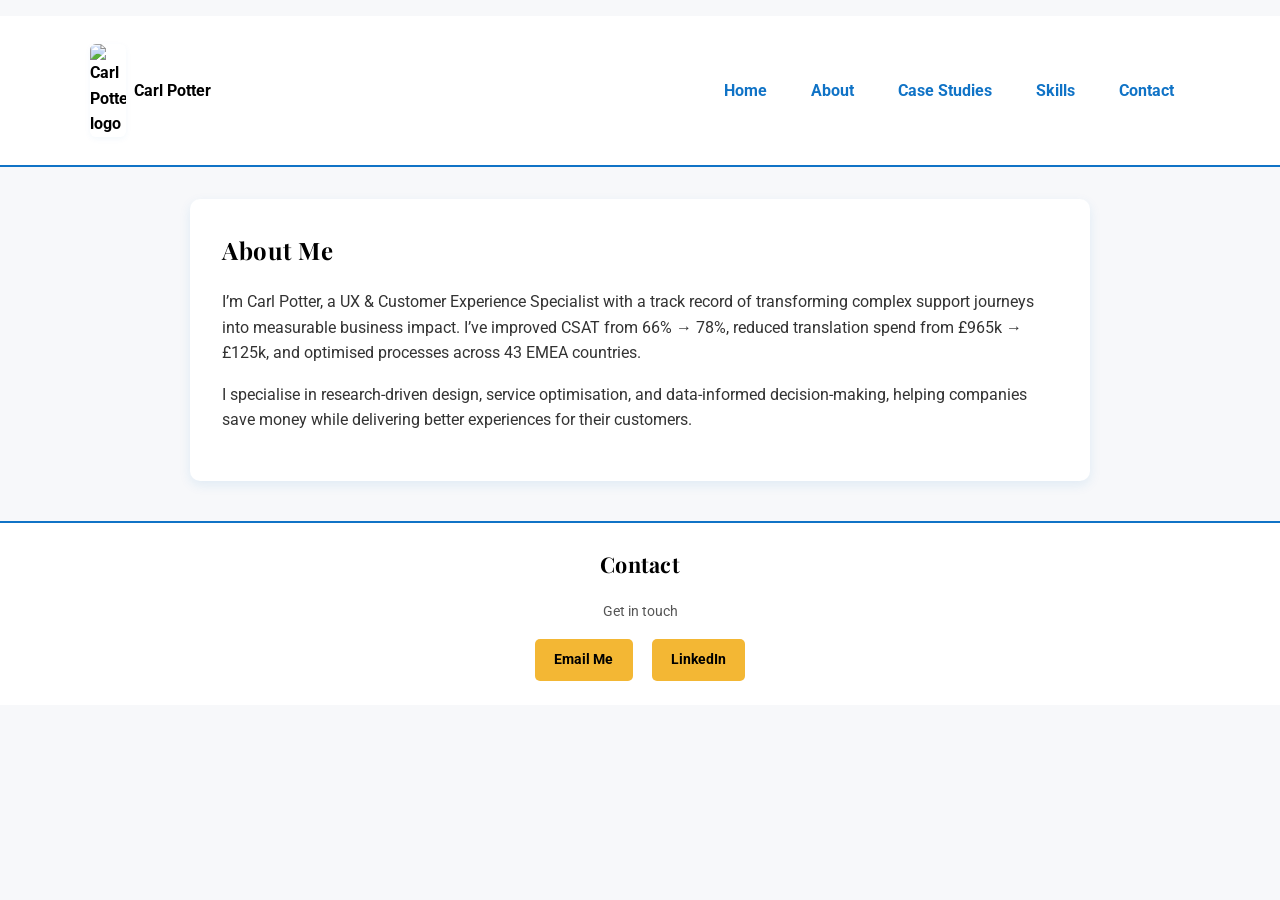
==== about.html @ 0d211a59 "Update about.html" ====
<!DOCTYPE html>
<html lang="en">
<head>
  <meta charset="UTF-8">
  <meta name="viewport" content="width=device-width, initial-scale=1.0">
  <title>About Me | Carl Potter</title>
  <link rel="stylesheet" href="css/style.css">
  <link href="https://fonts.googleapis.com/css2?family=Roboto:wght@400;700&family=Playfair+Display:wght@700&display=swap" rel="stylesheet">
  <link rel="stylesheet" href="https://cdnjs.cloudflare.com/ajax/libs/font-awesome/6.6.0/css/all.min.css">
</head>
<body>

<!-- Progress bar -->
<div class="progress-bar"></div>

<!-- NAV -->
<nav class="navbar">
  <div class="nav-content">
    <div class="nav-brand">
      <img src="/portfolio/images/CP_main_colourless.png" alt="Carl Potter logo">
      <span>Carl Potter</span>
    </div>
    <div class="nav-links">
      <a href="/portfolio/index.html">Home</a>
      <a href="/portfolio/about.html">About</a>
      <a href="/portfolio/index.html#case-studies">Case Studies</a>  
      <a href="/portfolio/skills.html">Skills</a>
      <a href="/portfolio/index.html#contact">Contact</a>
    </div>
  </div>
</nav>

<!-- MAIN CONTENT -->
<main>
  <section id="about">
    <h1>About Me</h1>
    <p>I’m Carl Potter, a UX & Customer Experience Specialist with a track record of transforming complex support journeys into measurable business impact.  
       I’ve improved CSAT from 66% → 78%, reduced translation spend from £965k → £125k, and optimised processes across 43 EMEA countries.</p>
    <p>I specialise in research-driven design, service optimisation, and data-informed decision-making, helping companies save money while delivering better experiences for their customers.</p>
  </section>
</main>

<!-- FOOTER -->
<footer id="contact">
  <h2>Contact</h2>
  <p>Get in touch</p>
  <div class="contact-buttons">
    <a href="mailto:cpotter514@gmail.com" class="button">Email Me</a>
    <a href="https://linkedin.com/in/carl-potter-/" target="_blank" class="button">LinkedIn</a>
  </div>
</footer>

<!-- JS -->
<script>
const sections = document.querySelectorAll("section, footer");
const navLinks = document.querySelectorAll(".nav-links a");
const nav = document.querySelector(".navbar");
const progressBar = document.querySelector(".progress-bar");

window.addEventListener("scroll", () => {
  const scrollY = window.scrollY;

  // Active section highlighting
  let current = "";
  sections.forEach(section => {
    const sectionTop = section.offsetTop - 100;
    if (scrollY >= sectionTop) {
      current = section.getAttribute("id");
    }
  });

  navLinks.forEach(link => {
    link.classList.remove("active");
    if (link.getAttribute("href").includes(current)) {
      link.classList.add("active");
    }
  });

  // Nav shrink
  nav.classList.toggle("scrolled", scrollY > 50);

  // Scroll progress
  const docHeight = document.body.scrollHeight - window.innerHeight;
  const progress = (scrollY / docHeight) * 100;
  progressBar.style.width = progress + "%";
});
</script>

</body>
</html>
---- css/style.css ----
/* ==========================
   Global Styles
========================== */
body {
  font-family: 'Roboto', sans-serif;
  line-height: 1.6;
  color: #333;
  background-color: #f7f8fa;
  margin: 0;
  padding: 0;
}

/* ==========================
   Typography System
========================== */

/* All headings match hero */
h1, h2, h3, h4, h5, h6 {
  font-family: 'Playfair Display', serif;
  color: #000;
  margin-top: 0;
}

/* Body text */
p, li, a {
  font-family: 'Roboto', sans-serif;
}

h1 {
  letter-spacing: 0.5px;
}

h2 {
  letter-spacing: 0.3px;
}

h3 {
  letter-spacing: 0.2px;
}
/* ==========================
   Header
========================== */
.site-header {
  display: flex;
  align-items: center;
  justify-content: center;
  gap: 0.75rem; /* tighter = more intentional */
  padding: 4rem 1rem;
  border-bottom: 2px solid #1073c6;
  flex-wrap: wrap;
  background-color: #ffffff;
}

.site-header:hover .logo {
  transform: scale(1.05);
}

.logo {
  width: 75px; /* slightly tighter */
  height: auto;
  transition: transform 0.2s ease;
}

.header-text {
  text-align: left;
}

.header-text h1 {
  font-family: 'Playfair Display', serif;
  font-size: 2.6rem;
  margin: 0;
  color: #000;
  letter-spacing: 0.5px; /* adds polish */
}

.header-text p {
  font-family: 'Roboto', sans-serif;
  font-size: 0.95rem;
  color: #1073c6;
  margin: 0.3rem 0 0 0;
  font-weight: 500;
}

.header-text p::after {
  content: "";
  display: block;
  width: 40px;
  height: 2px;
  background-color: #f3b734;
  margin-top: 0.4rem;
}
.header-text .role {
  font-size: 1.1rem;
  color: #1073c6;
  margin: 0.3rem 0;
  font-weight: 600;
}

.header-text .tagline {
  font-size: 1rem;
  color: #555;
  margin-top: 0.8rem;
  max-width: 600px;
}

/* ==========================
   Navigation
========================== */
nav {
  margin-top: 1rem;
}

nav a {
  margin: 0 1rem;
  text-decoration: none;
  color: #1073c6; /* primary blue from logo */
  font-weight: 700;
  transition: all 0.3s ease;
}

nav a:hover {
  color: #f3b734; /* amber hover */
  text-decoration: underline;
}

/* ==========================
   Main Content
========================== */
main {
  max-width: 900px;
  margin: 2rem auto;
  padding: 0 1rem;
}

section {
  background-color: #ffffff;
  padding: 2rem;
  margin-bottom: 2.5rem;
  border-radius: 10px;
  box-shadow: 0 4px 12px rgba(16, 115, 198, 0.1); /* subtle blue shadow */
}

/* Section Headings */
section h2 {
  font-size: 1.8rem;
  margin-bottom: 1rem;
}

section h3 {
  font-size: 1.4rem;
  margin-bottom: 0.75rem;
}

/* Lists */
ul {
  margin-left: 1.2rem;
}

ul li {
  margin-bottom: 0.5rem;
}

/* ==========================
   Images
========================== */
img {
  max-width: 100%;
  height: auto;
  margin: 1rem 0;
  border-radius: 6px;
  box-shadow: 0 2px 6px rgba(16, 115, 198, 0.05);
}

/* ==========================
   Footer
========================== */
footer {
  text-align: center;
  padding: 1.5rem;
  background-color: #ffffff;
  border-top: 2px solid #1073c6;
  font-size: 0.9rem;
  color: #555;
  scroll-margin-top: 80px;
}

/* ==========================
   Buttons
========================== */
.button {
  display: inline-block;
  background-color: #f3b734; /* amber from logo */
  color: #000;
  padding: 0.6rem 1.2rem;
  border-radius: 5px;
  text-decoration: none;
  font-weight: 700;
  transition: background-color 0.3s ease;
  
}

.button:hover {
  background-color: #1073c6; /* blue on hover */
  color: #fff;
  transform: translateY(-2px);
}

.contact-buttons {
  margin-top: 1rem;
}

.contact-buttons .button {
  margin: 0 0.5rem;
}
/* ==========================
   Responsive Design
========================== */
@media (max-width: 768px) {
  header h1 {
    font-size: 2rem;
  }
  header h2 {
    font-size: 1.2rem;
  }
  nav a {
    display: block;
    margin: 0.5rem 0;
  }
  .logo {
    position: static; /* stacks on mobile */
    margin-bottom: 1rem;
    transform: none;
  }
  .site-header {
    padding: 3rem 1rem;
  }
}

@media (max-width: 480px) {
  section {
    padding: 1.5rem 1rem;
  }
}

/* ==========================
   Case Studies Section
========================== */
.case-studies {
  max-width: 1200px;
  margin: 4rem auto;
  padding: 0 1rem;
  text-align: center;
}

.case-studies h2 {
  font-family: 'Playfair Display', serif;
  font-size: 2rem;
  margin-bottom: 2rem;
  color: #000; /* black heading */
}

/* Cards container */
.cards-container {
  display: flex;
  flex-wrap: wrap;
  gap: 2rem;
  justify-content: center;
}

/* Individual cards */
.card {
  background-color: #ffffff;
  border-radius: 10px;
  box-shadow: 0 4px 12px rgba(16, 115, 198, 0.1); /* subtle blue shadow */
  width: 300px;
  padding: 1.5rem;
  text-align: left;
  display: flex;
  flex-direction: column;
  align-items: stretch;
  transition: box-shadow 0.3s ease;
}

.card:hover {
  box-shadow: 0 6px 15px rgba(16, 115, 198, 0.2);
}

.card img {
  border-radius: 6px;
  margin-bottom: 1rem;
}

.card h3 {
  font-size: 1.3rem;
  margin: 0.5rem 0;
  color: #000;
}

.card p {
  font-family: 'Roboto', sans-serif;
  font-size: 1rem;
  color: #444;
  margin-bottom: 1rem;
  flex-grow: 1;
}

.card .button {
  align-self: flex-start;
}

/* Responsive */
@media (max-width: 768px) {
  .cards-container {
    flex-direction: column;
    gap: 1.5rem;
    align-items: center;
  }

  .card {
    width: 90%;
  }
}

/* ==========================
   Sticky Navigation
========================== */
.navbar {
  position: sticky;
  top: 0;
  z-index: 1000;
  background-color: #ffffff;
  border-bottom: 2px solid #1073c6;
  padding: 0.75rem 1rem;
   backdrop-filter: blur(6px);
}

.nav-content {
  max-width: 1100px;
  margin: 0 auto;
  display: flex;
  justify-content: space-between;
  align-items: center;
}

/* Brand (logo + name) */
.nav-brand {
  display: flex;
  align-items: center;
  gap: 0.5rem;
  font-weight: 700;
  color: #000;
}

.nav-brand img {
  width: 36px;
  height: auto;
}

/* Links */
.nav-links a {
  margin-left: 1.5rem;
  text-decoration: none;
  color: #1073c6;
  font-weight: 700;
  transition: color 0.2s ease;
}

.nav-links a:hover {
  color: #f3b734;
}

section {
  scroll-margin-top: 80px;
}

html {
  scroll-behavior: smooth;
}

.navbar {
  transition: all 0.3s ease;
}

.navbar.scrolled {
  padding: 0.4rem 1rem;
  box-shadow: 0 2px 8px rgba(0,0,0,0.08);
}

.nav-links a {
  position: relative;
  text-decoration: none;
  color: #1073c6;
}

.nav-links a::after {
  content: "";
  position: absolute;
  left: 0;
  bottom: -4px;
  width: 0;
  height: 2px;
  background-color: #f3b734;
  transition: width 0.3s ease;
}

.nav-links a:hover::after,
.nav-links a.active::after {
  width: 100%;
}

.progress-bar {
  position: fixed;
  top: 0;
  left: 0;
  height: 3px;
  background-color: #f3b734;
  width: 0%;
  z-index: 2000;
}
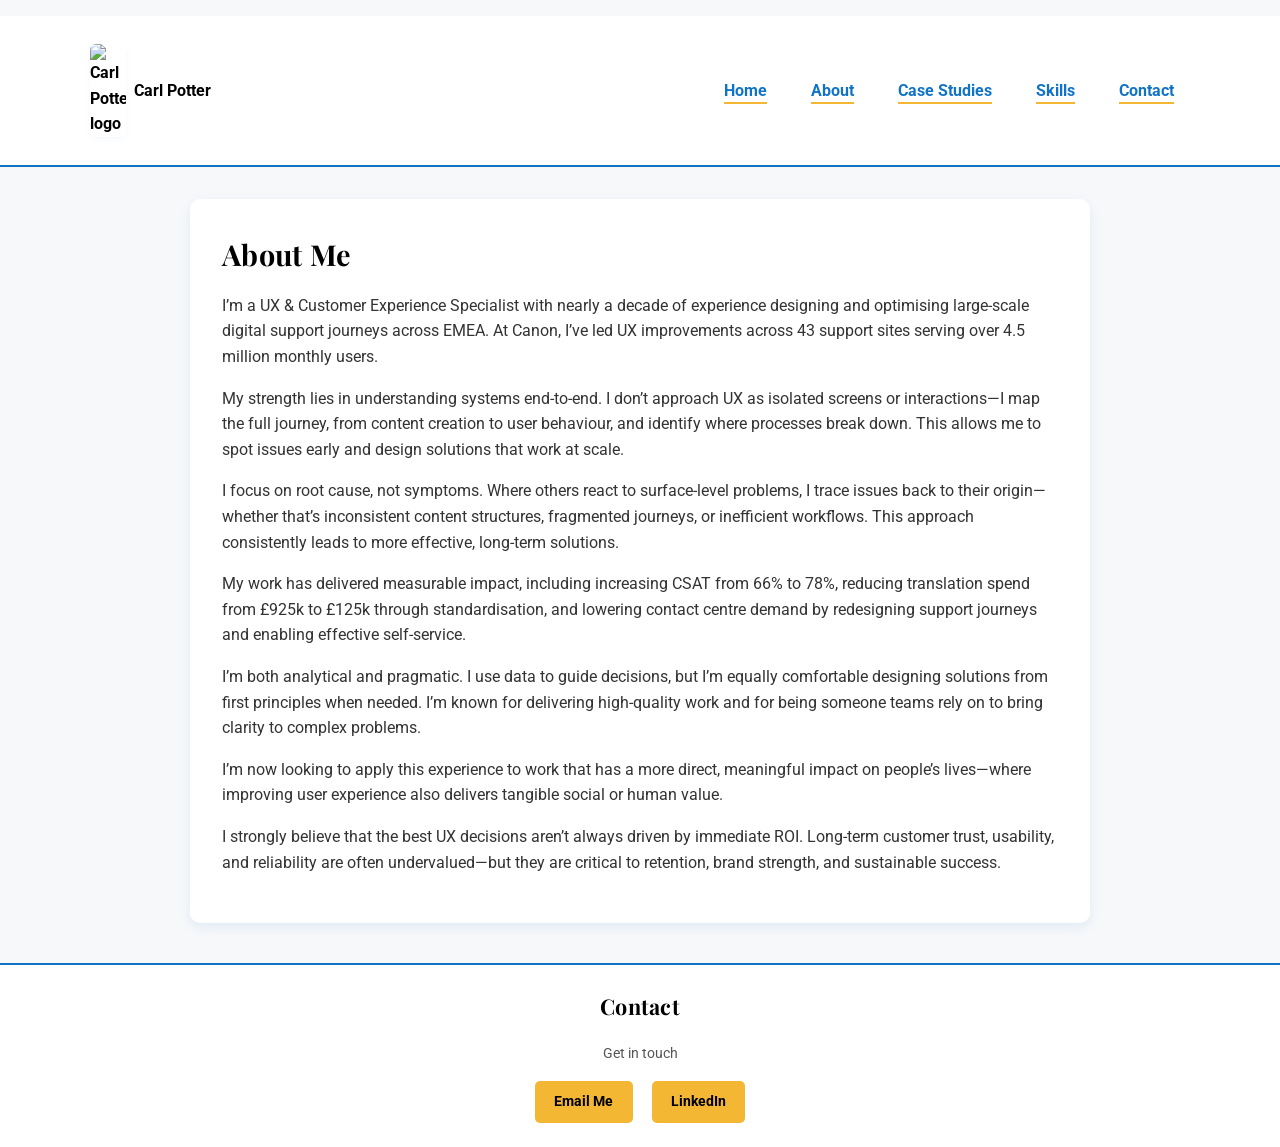
==== commit 87caa39e: "Update about.html" ====
--- a/about.html
+++ b/about.html
@@ -32,12 +32,30 @@
 
 <!-- MAIN CONTENT -->
 <main>
-  <section id="about">
-    <h1>About Me</h1>
-    <p>I’m Carl Potter, a UX & Customer Experience Specialist with a track record of transforming complex support journeys into measurable business impact.  
-       I’ve improved CSAT from 66% → 78%, reduced translation spend from £965k → £125k, and optimised processes across 43 EMEA countries.</p>
-    <p>I specialise in research-driven design, service optimisation, and data-informed decision-making, helping companies save money while delivering better experiences for their customers.</p>
-  </section>
+ <section id="about">
+  <h2>About Me</h2>
+  <p>
+    I’m a UX & Customer Experience Specialist with nearly a decade of experience designing and optimising large-scale digital support journeys across EMEA. At Canon, I’ve led UX improvements across 43 support sites serving over 4.5 million monthly users.
+  </p>
+  <p>
+    My strength lies in understanding systems end-to-end. I don’t approach UX as isolated screens or interactions—I map the full journey, from content creation to user behaviour, and identify where processes break down. This allows me to spot issues early and design solutions that work at scale.
+  </p>
+  <p>
+    I focus on root cause, not symptoms. Where others react to surface-level problems, I trace issues back to their origin—whether that’s inconsistent content structures, fragmented journeys, or inefficient workflows. This approach consistently leads to more effective, long-term solutions.
+  </p>
+  <p>
+    My work has delivered measurable impact, including increasing CSAT from 66% to 78%, reducing translation spend from £925k to £125k through standardisation, and lowering contact centre demand by redesigning support journeys and enabling effective self-service.
+  </p>
+  <p>
+    I’m both analytical and pragmatic. I use data to guide decisions, but I’m equally comfortable designing solutions from first principles when needed. I’m known for delivering high-quality work and for being someone teams rely on to bring clarity to complex problems.
+  </p>
+  <p>
+    I’m now looking to apply this experience to work that has a more direct, meaningful impact on people’s lives—where improving user experience also delivers tangible social or human value.
+  </p>
+  <p>
+    I strongly believe that the best UX decisions aren’t always driven by immediate ROI. Long-term customer trust, usability, and reliability are often undervalued—but they are critical to retention, brand strength, and sustainable success.
+  </p>
+</section>
 </main>
 
 <!-- FOOTER -->
--- a/css/style.css
+++ b/css/style.css
@@ -249,14 +249,7 @@
   max-width: 1200px;
   margin: 4rem auto;
   padding: 0 1rem;
-  text-align: center;
-}
-
-.case-studies h2 {
-  font-family: 'Playfair Display', serif;
-  font-size: 2rem;
-  margin-bottom: 2rem;
-  color: #000; /* black heading */
+  text-align: left; /* Align header left like other sections */
 }
 
 /* Cards container */
@@ -264,7 +257,7 @@
   display: flex;
   flex-wrap: wrap;
   gap: 2rem;
-  justify-content: center;
+  justify-content: flex-start; /* or center if you want cards to float in middle */
 }
 
 /* Individual cards */
@@ -417,3 +410,148 @@
   width: 0%;
   z-index: 2000;
 }
+
+/* Full-width card for "View All Case Studies" */
+.card-fullwidth {
+  width: 100%;
+  max-width: 900px; /* matches the main content width */
+  text-align: center;
+  margin-top: 2rem; /* space from the previous cards */
+  flex-direction: column; /* ensure content stacks nicely */
+}
+
+.card-fullwidth img {
+  margin: 0 auto 1rem auto; /* center the image */
+}
+
+.card-fullwidth h3,
+.card-fullwidth p {
+  text-align: center;
+}
+
+.card-fullwidth .button {
+  align-self: center; /* center the button */
+}
+
+/* Full-width card for "View All Case Studies" - enhanced style */
+.card-fullwidth {
+  width: 100%;
+  max-width: 900px;  /* matches main content */
+  text-align: center;
+  margin-top: 2rem;
+  flex-direction: column;
+  background-color: #f3f3f3; /* subtle light grey to stand out */
+  border: 2px dashed #1073c6; /* subtle accent from logo */
+  box-shadow: 0 6px 18px rgba(16, 115, 198, 0.15); /* slightly stronger shadow */
+  padding: 2rem 1.5rem;
+  transition: transform 0.2s ease, box-shadow 0.2s ease;
+}
+
+.card-fullwidth:hover {
+  transform: translateY(-3px);
+  box-shadow: 0 10px 25px rgba(16, 115, 198, 0.2);
+}
+
+.card-fullwidth img {
+  margin: 0 auto 1rem auto;
+  max-width: 150px;
+}
+
+.card-fullwidth h3 {
+  font-size: 1.5rem;
+  color: #1073c6;
+  margin-bottom: 0.5rem;
+}
+
+.card-fullwidth p {
+  font-size: 1rem;
+  color: #333;
+  margin-bottom: 1rem;
+}
+
+.card-fullwidth .button {
+  align-self: center;
+  padding: 0.75rem 1.5rem;
+  font-size: 1rem;
+}
+
+/* Full-width card with icon for "View All Case Studies" */
+.card-fullwidth .icon-container {
+  margin-bottom: 1rem;
+  color: #1073c6; /* matches your logo blue */
+}
+
+.card-fullwidth .icon-container i {
+  display: block;
+  margin: 0 auto;
+}
+
+.case-intro {
+  background-color: #ffffff;
+  padding: 2rem;
+  margin-bottom: 2.5rem;
+  border-radius: 10px;
+  box-shadow: 0 4px 12px rgba(16, 115, 198, 0.1);
+}
+
+.case-intro h2 {
+  font-family: 'Playfair Display', serif;
+  font-size: 2rem;
+  color: #000;
+  margin-bottom: 1rem;
+  text-align: left; /* matches About/Portfolio Highlights alignment */
+}
+
+.case-intro p {
+  font-family: 'Roboto', sans-serif;
+  font-size: 1rem;
+  color: #444;
+  line-height: 1.6;
+  text-align: left;
+  max-width: 800px;
+}
+
+/* Case Study Intro Metrics Row */
+.case-intro-metrics {
+  max-width: 900px;
+  margin: 1.5rem auto 3rem auto;
+  padding: 1rem;
+}
+
+.metrics-container {
+  display: flex;
+  flex-wrap: wrap;
+  gap: 1.5rem;
+  justify-content: space-between;
+  text-align: center;
+}
+
+.metric {
+  flex: 1 1 200px; /* grows to fill space, min 200px */
+  background-color: #f3f3f3;
+  border-radius: 8px;
+  padding: 1rem 0.5rem;
+  box-shadow: 0 2px 6px rgba(16, 115, 198, 0.1);
+}
+
+.metric h3 {
+  font-family: 'Playfair Display', serif;
+  font-size: 1.5rem;
+  color: #1073c6; /* your primary blue */
+  margin-bottom: 0.25rem;
+}
+
+.metric p {
+  font-family: 'Roboto', sans-serif;
+  font-size: 0.95rem;
+  color: #444;
+  margin: 0;
+}
+
+/* Responsive */
+@media (max-width: 768px) {
+  .metrics-container {
+    flex-direction: column;
+    gap: 1rem;
+  }
+}
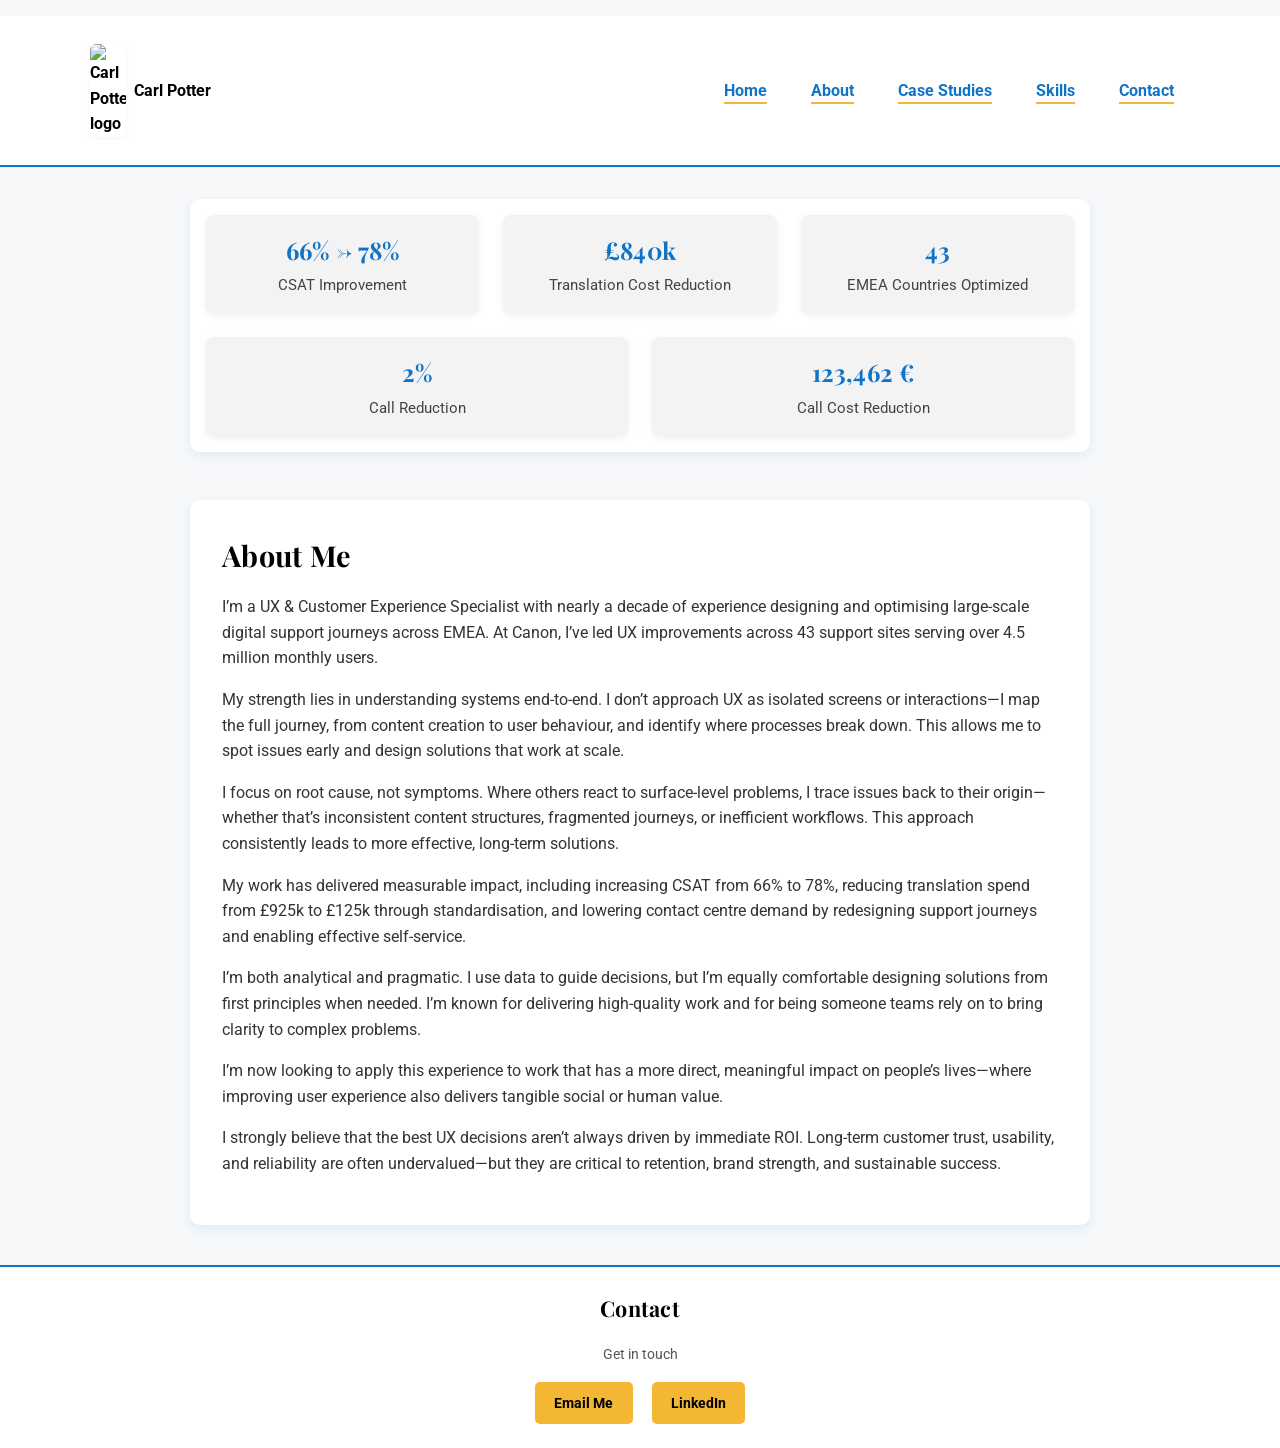
==== commit 5a661694: "Update about.html" ====
--- a/about.html
+++ b/about.html
@@ -31,7 +31,32 @@
 </nav>
 
 <!-- MAIN CONTENT -->
-<main>
+  <main>
+    <section class="case-intro-metrics">
+  <div class="metrics-container">
+    <div class="metric">
+      <h3 class="metric-value" data-start="66" data-target="78" data-percent="true">66% → 78%</h3>
+      <p>CSAT Improvement</p>
+    </div>
+    <div class="metric">
+      <h3 class="metric-value" data-target="840000">£840k</h3>
+      <p>Translation Cost Reduction</p>
+    </div>
+    <div class="metric">
+      <h3 class="metric-value" data-target="43">43</h3>
+      <p>EMEA Countries Optimized</p>
+    </div>
+    <div class="metric">
+      <h3 class="metric-value" data-target="2" data-percent="true">2%</h3>
+      <p>Call Reduction</p>
+    </div>
+    <div class="metric">
+      <h3 class="metric-value" data-target="123462">123,462 €</h3>
+      <p>Call Cost Reduction</p>
+    </div>
+  </div>
+</section>
+    
  <section id="about">
   <h2>About Me</h2>
   <p>
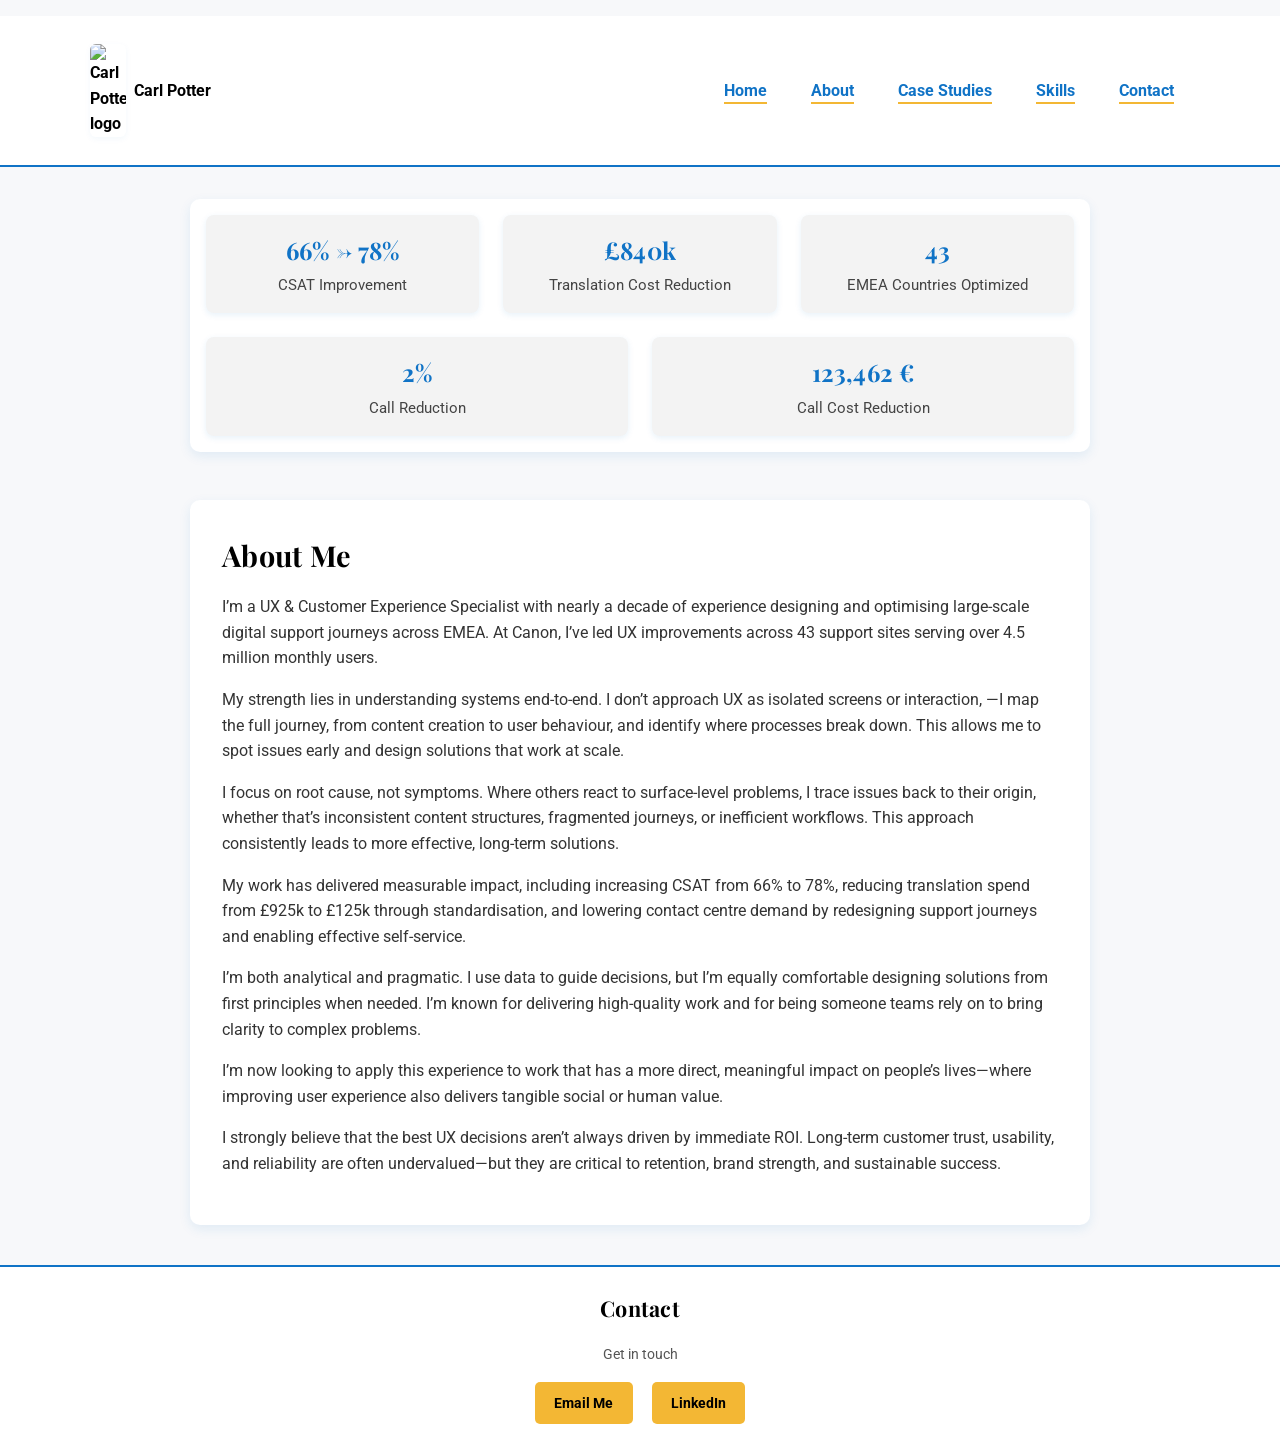
==== commit 034fefc6: "Update about.html" ====
--- a/about.html
+++ b/about.html
@@ -63,10 +63,10 @@
     I’m a UX & Customer Experience Specialist with nearly a decade of experience designing and optimising large-scale digital support journeys across EMEA. At Canon, I’ve led UX improvements across 43 support sites serving over 4.5 million monthly users.
   </p>
   <p>
-    My strength lies in understanding systems end-to-end. I don’t approach UX as isolated screens or interactions—I map the full journey, from content creation to user behaviour, and identify where processes break down. This allows me to spot issues early and design solutions that work at scale.
+    My strength lies in understanding systems end-to-end. I don’t approach UX as isolated screens or interaction, —I map the full journey, from content creation to user behaviour, and identify where processes break down. This allows me to spot issues early and design solutions that work at scale.
   </p>
   <p>
-    I focus on root cause, not symptoms. Where others react to surface-level problems, I trace issues back to their origin—whether that’s inconsistent content structures, fragmented journeys, or inefficient workflows. This approach consistently leads to more effective, long-term solutions.
+    I focus on root cause, not symptoms. Where others react to surface-level problems, I trace issues back to their origin, whether that’s inconsistent content structures, fragmented journeys, or inefficient workflows. This approach consistently leads to more effective, long-term solutions.
   </p>
   <p>
     My work has delivered measurable impact, including increasing CSAT from 66% to 78%, reducing translation spend from £925k to £125k through standardisation, and lowering contact centre demand by redesigning support journeys and enabling effective self-service.
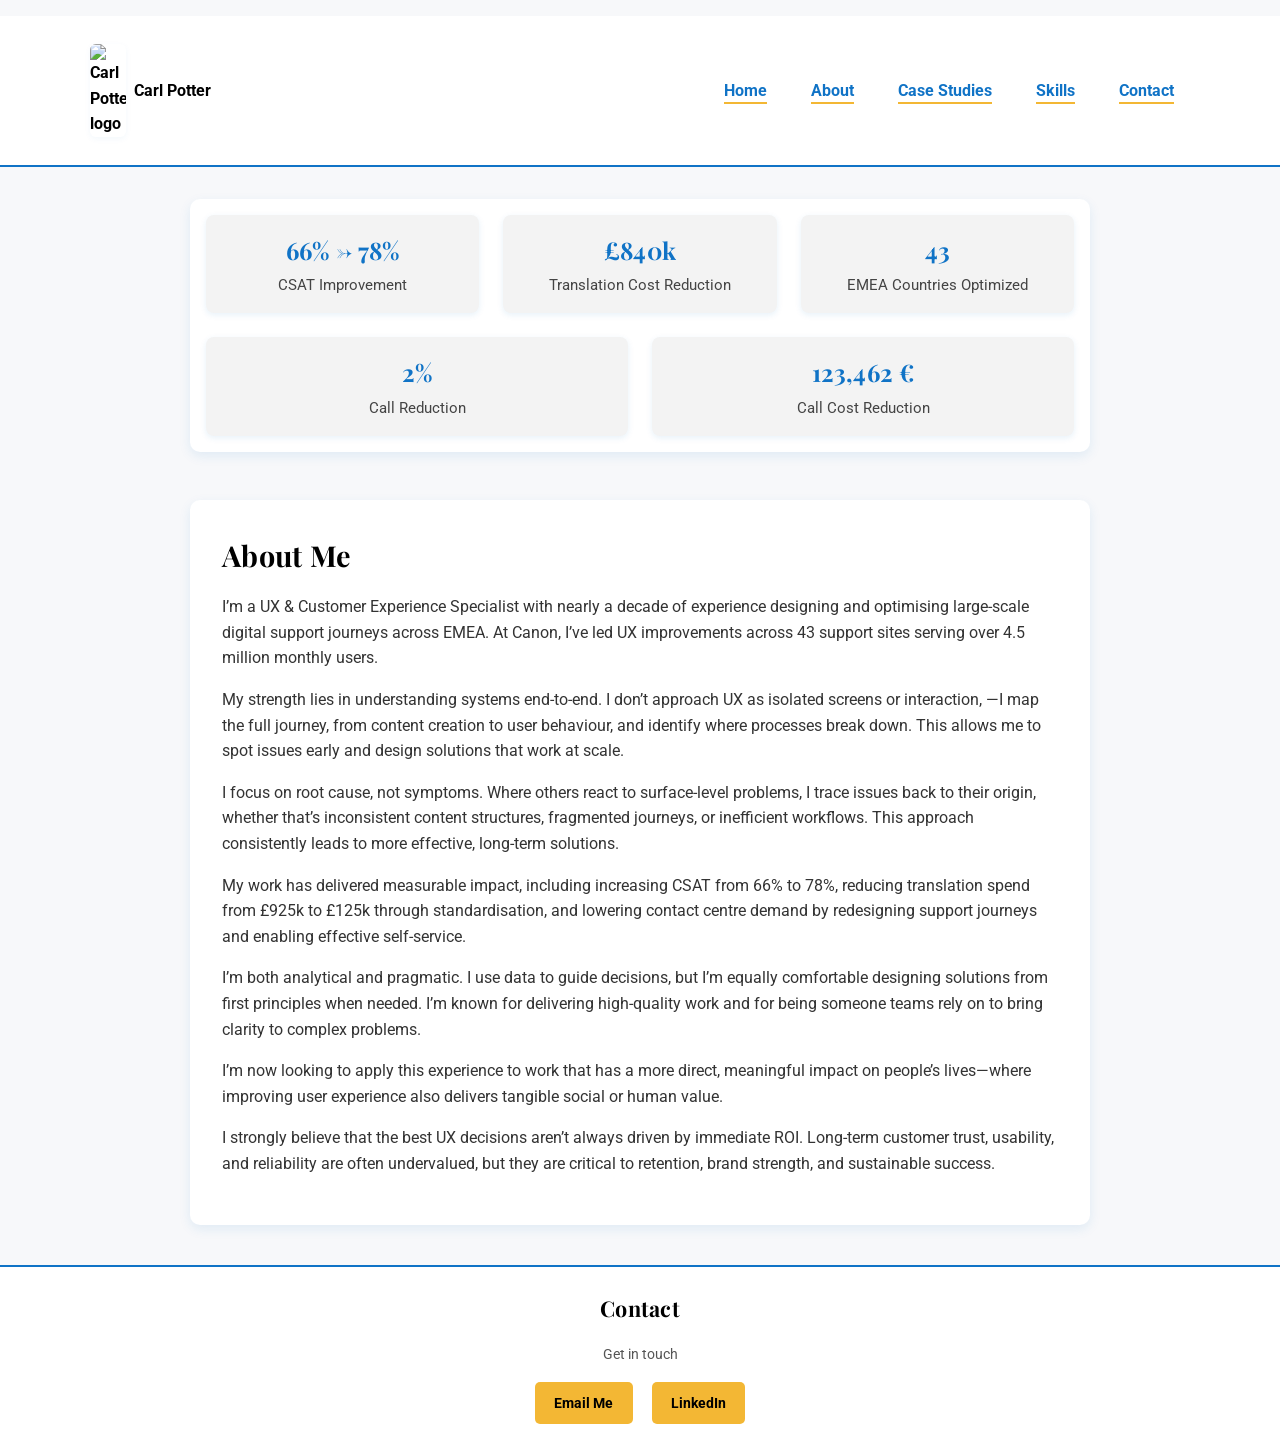
==== commit 4847f771: "Update about.html" ====
--- a/about.html
+++ b/about.html
@@ -78,7 +78,7 @@
     I’m now looking to apply this experience to work that has a more direct, meaningful impact on people’s lives—where improving user experience also delivers tangible social or human value.
   </p>
   <p>
-    I strongly believe that the best UX decisions aren’t always driven by immediate ROI. Long-term customer trust, usability, and reliability are often undervalued—but they are critical to retention, brand strength, and sustainable success.
+    I strongly believe that the best UX decisions aren’t always driven by immediate ROI. Long-term customer trust, usability, and reliability are often undervalued, but they are critical to retention, brand strength, and sustainable success.
   </p>
 </section>
 </main>
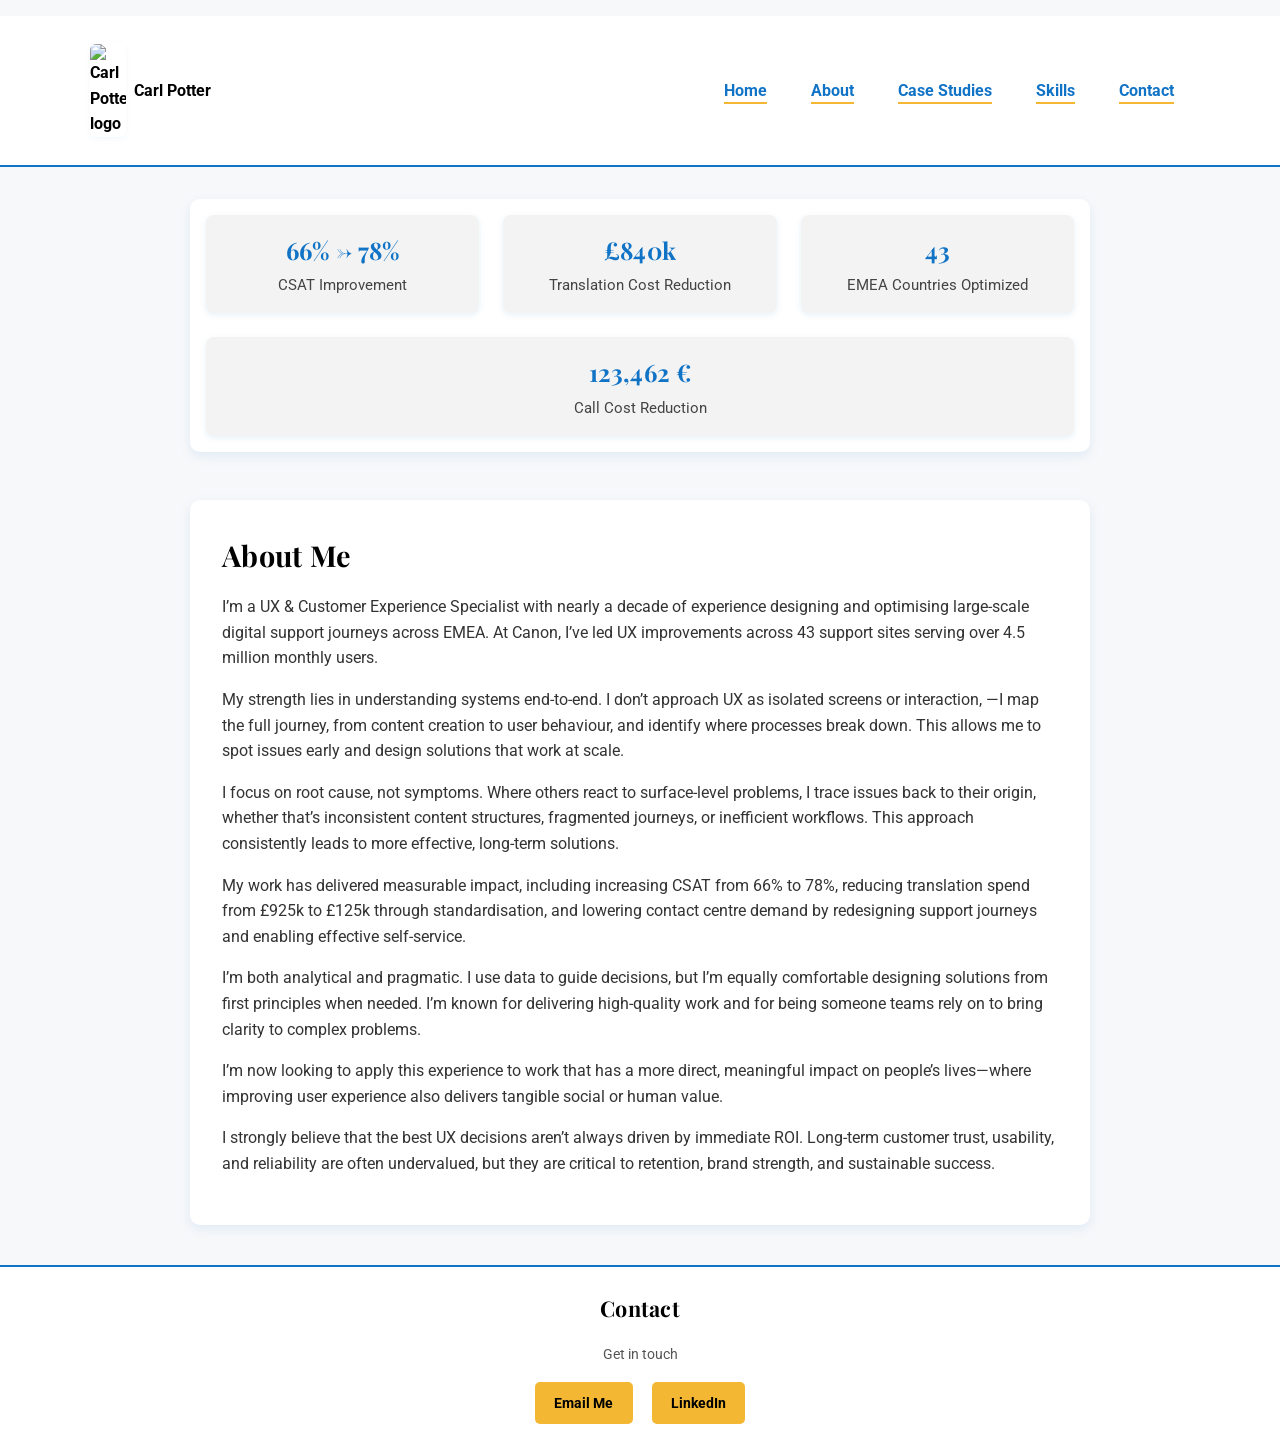
==== commit b2c10d01: "Update about.html" ====
--- a/about.html
+++ b/about.html
@@ -45,10 +45,6 @@
     <div class="metric">
       <h3 class="metric-value" data-target="43">43</h3>
       <p>EMEA Countries Optimized</p>
-    </div>
-    <div class="metric">
-      <h3 class="metric-value" data-target="2" data-percent="true">2%</h3>
-      <p>Call Reduction</p>
     </div>
     <div class="metric">
       <h3 class="metric-value" data-target="123462">123,462 €</h3>
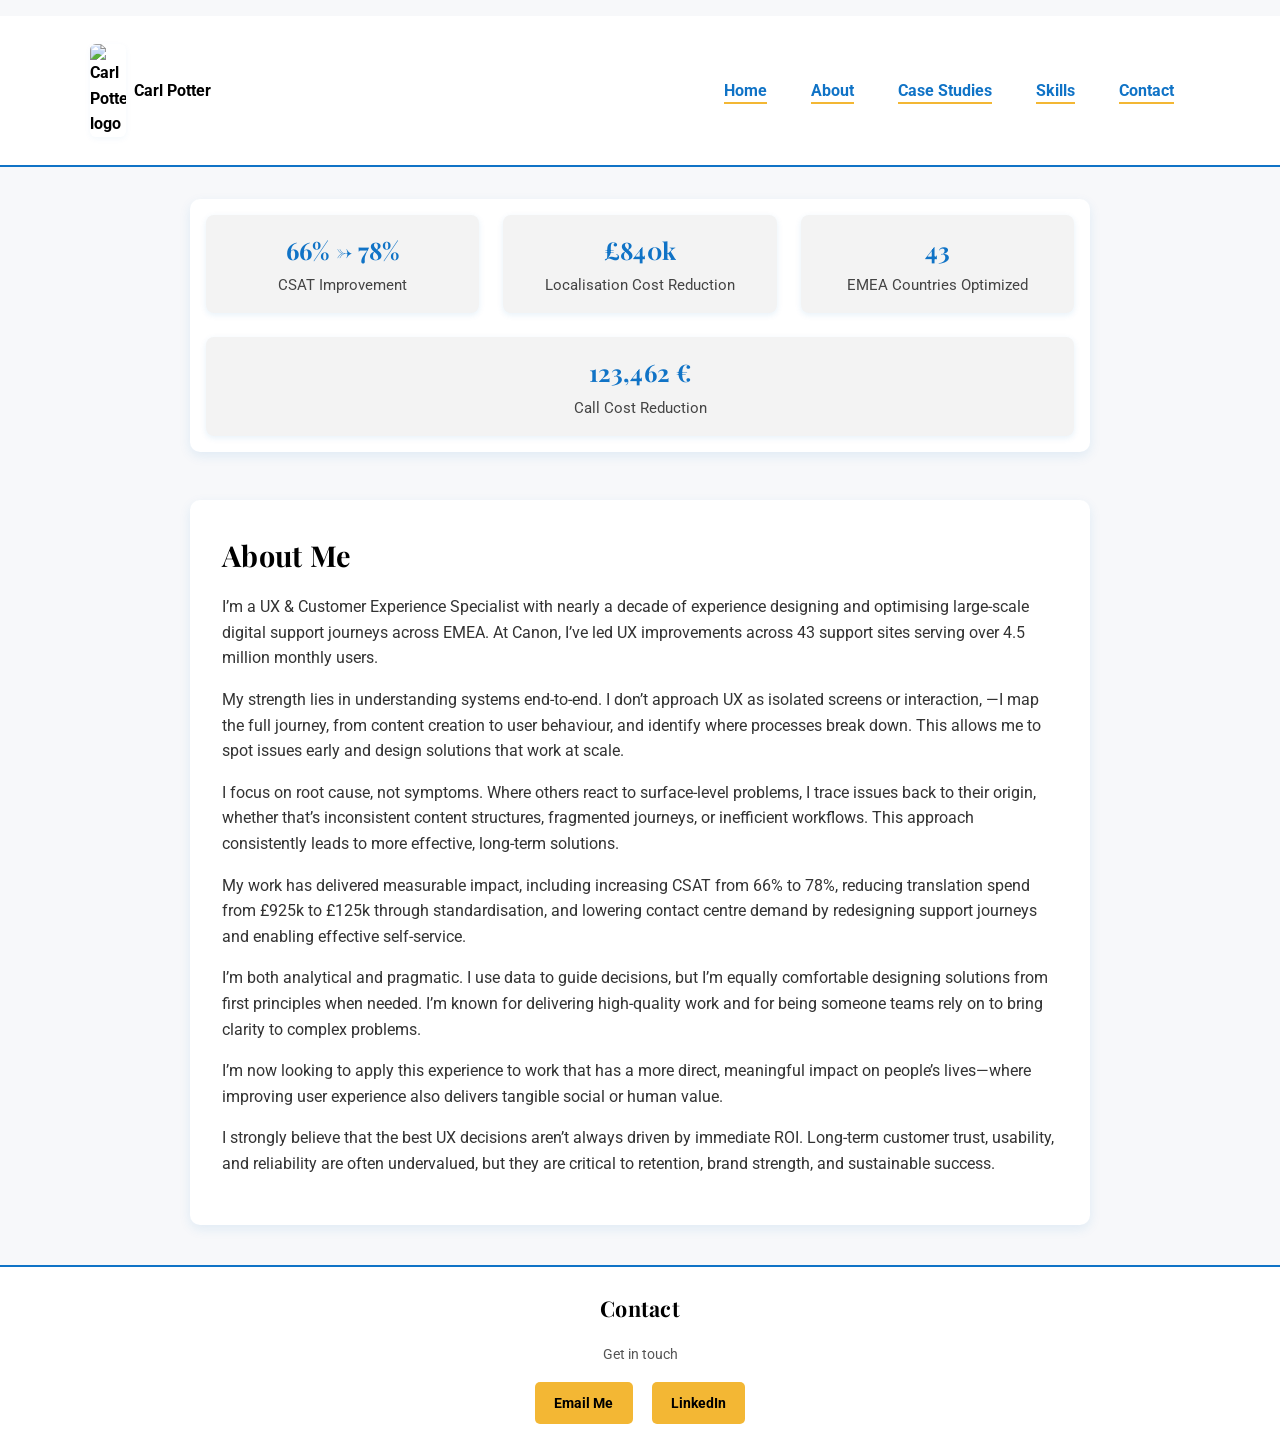
==== commit 004eaa59: "Update about.html" ====
--- a/about.html
+++ b/about.html
@@ -40,7 +40,7 @@
     </div>
     <div class="metric">
       <h3 class="metric-value" data-target="840000">£840k</h3>
-      <p>Translation Cost Reduction</p>
+      <p>Localisation Cost Reduction</p>
     </div>
     <div class="metric">
       <h3 class="metric-value" data-target="43">43</h3>
--- a/css/style.css
+++ b/css/style.css
@@ -273,9 +273,30 @@
   align-items: stretch;
   transition: box-shadow 0.3s ease;
 }
+.card-cta {
+  border: 2px solid #1073c6;
+  background: rgba(16, 115, 198, 0.06);
+}
+
+.card .impact {
+  font-weight: 700;
+  font-size: 1.1rem;
+  color: #1073c6; /* your primary blue */
+  margin-bottom: 8px;
+}
+
+.card-cta:hover {
+  transform: translateY(-4px);
+  box-shadow: 0 10px 25px rgba(16, 115, 198, 0.2);
+  background: rgba(16, 115, 198, 0.1);
+}
 
 .card:hover {
   box-shadow: 0 6px 15px rgba(16, 115, 198, 0.2);
+}
+
+.card-cta .impact {
+  color: #1073c6;
 }
 
 .card img {
@@ -287,13 +308,15 @@
   font-size: 1.3rem;
   margin: 0.5rem 0;
   color: #000;
-}
+  margin-bottom: 6px;
+}
+
 
 .card p {
   font-family: 'Roboto', sans-serif;
   font-size: 1rem;
   color: #444;
-  margin-bottom: 1rem;
+  margin-bottom: 10px;
   flex-grow: 1;
 }
 
@@ -436,15 +459,10 @@
 /* Full-width card for "View All Case Studies" - enhanced style */
 .card-fullwidth {
   width: 100%;
-  max-width: 900px;  /* matches main content */
+  max-width: 900px;
   text-align: center;
   margin-top: 2rem;
   flex-direction: column;
-  background-color: #f3f3f3; /* subtle light grey to stand out */
-  border: 2px dashed #1073c6; /* subtle accent from logo */
-  box-shadow: 0 6px 18px rgba(16, 115, 198, 0.15); /* slightly stronger shadow */
-  padding: 2rem 1.5rem;
-  transition: transform 0.2s ease, box-shadow 0.2s ease;
 }
 
 .card-fullwidth:hover {
@@ -475,16 +493,6 @@
   font-size: 1rem;
 }
 
-/* Full-width card with icon for "View All Case Studies" */
-.card-fullwidth .icon-container {
-  margin-bottom: 1rem;
-  color: #1073c6; /* matches your logo blue */
-}
-
-.card-fullwidth .icon-container i {
-  display: block;
-  margin: 0 auto;
-}
 
 .case-intro {
   background-color: #ffffff;
@@ -555,3 +563,53 @@
     gap: 1rem;
   }
 }
+
+:root {
+  --primary-blue: #1073c6;
+  --accent-amber: #f3b734;
+   color: var(--primary-blue);
+}
+
+.case-image img {
+  max-width: 800px;
+  width: 100%;
+}
+
+.visuals-section {
+  margin-top: 3rem;
+}
+
+.visuals-grid {
+  display: grid;
+  grid-template-columns: 1fr;
+  gap: 2rem;
+  margin-top: 1.5rem;
+}
+
+.visual {
+  display: flex;
+  flex-direction: column;
+  gap: 0.75rem;
+}
+
+.visual img {
+  width: 100%;
+  height: auto;
+  border-radius: 8px;
+  border: 1px solid #e0e0e0;
+}
+
+/* Desktop layout */
+@media (min-width: 768px) {
+  .visuals-grid {
+    grid-template-columns: 1fr 1fr;
+    align-items: start;
+  }
+}
+
+.caption {
+  font-size: 0.9rem;
+  color: #555;
+  line-height: 1.4;
+  margin: 0;
+}
